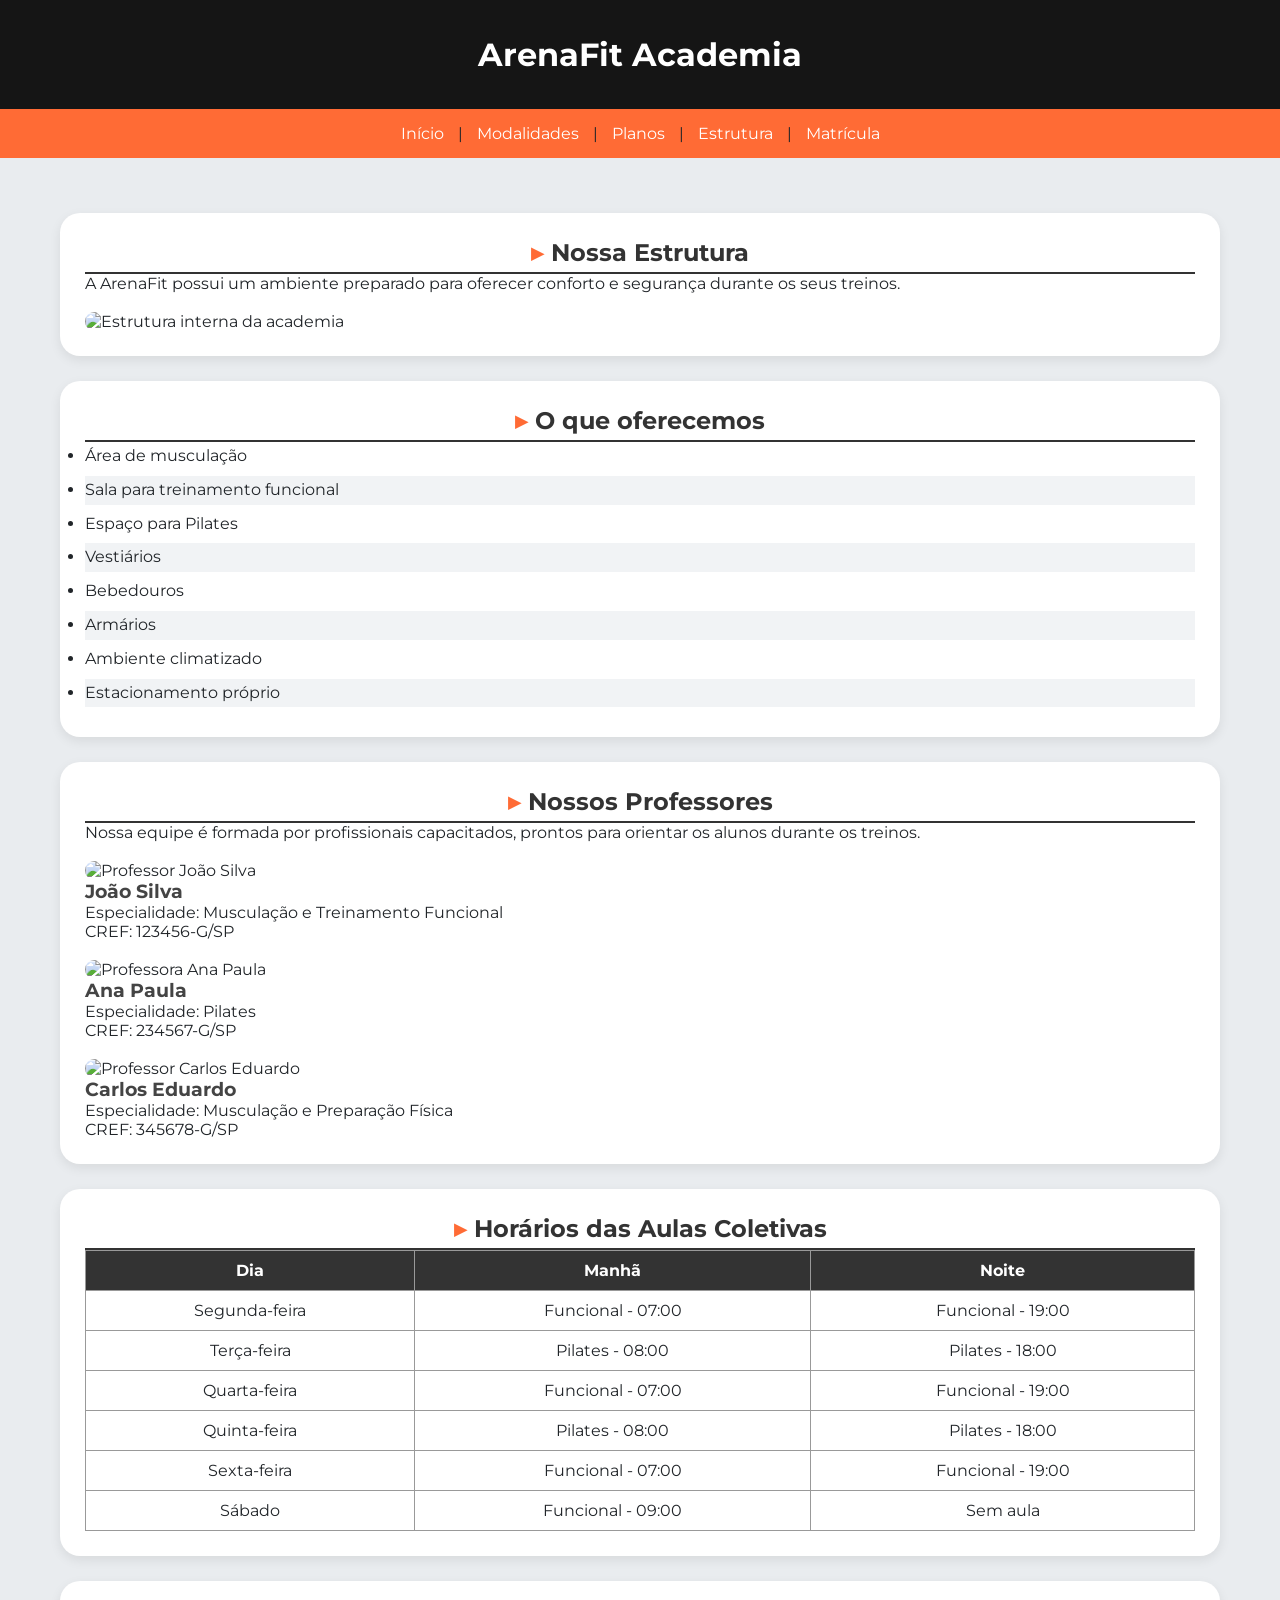
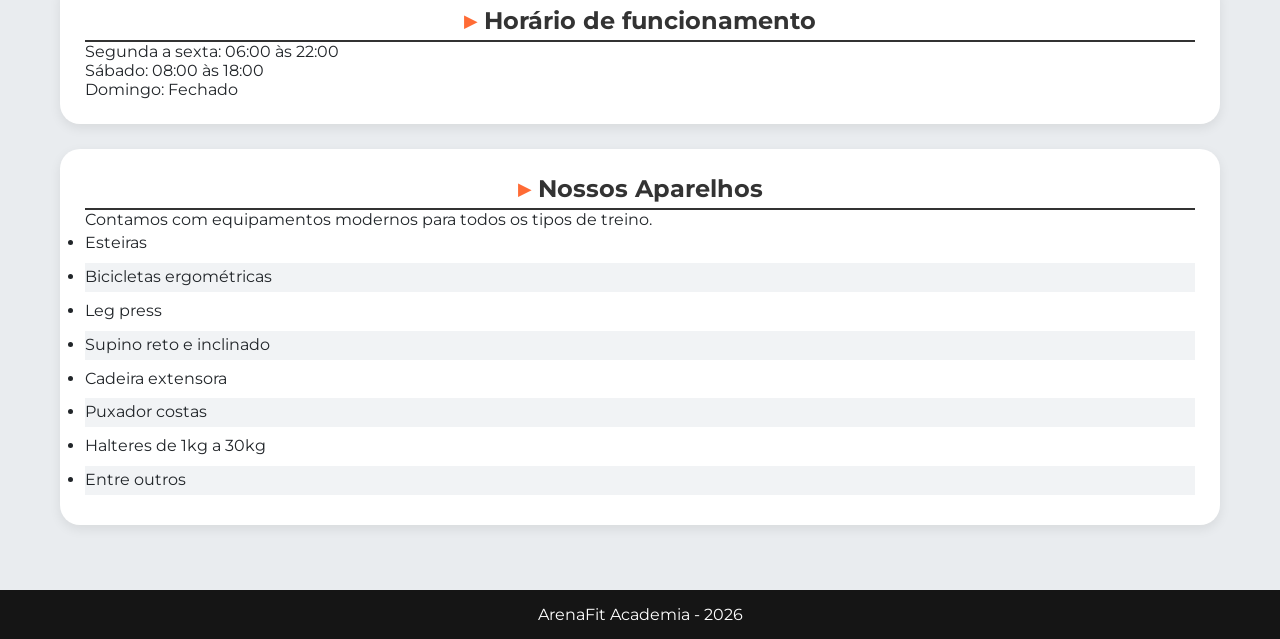
==== Html/estrutura.html @ 3793352e "Merge branch 'main' of https://github.com/viniciuscorreagoncalves-cyber/fitcode-academia" ====
<!doctype html>
<html lang="pt-br">
  <head>
    <meta charset="UTF-8" />
    <meta name="viewport" content="width=device-width, initial-scale=1.0" />
    <title>Estrutura - ArenaFit</title>
    <link rel="stylesheet" href="../Css/Style.css">
    <link rel="icon" type="image/png" href="fotos/icone.png">
  </head>

  <body>
    <header>
      <h1>ArenaFit Academia</h1>
    </header>

    <nav>
      <a href="index.html">Início</a> |
      <a href="modalidades.html">Modalidades</a> |
      <a href="planos.html">Planos</a> |
      <a href="estrutura.html">Estrutura</a> |
      <a href="matricula.html">Matrícula</a>
    </nav>

    <main>
      <section>
        <h2>Nossa Estrutura</h2>

        <p>
          A ArenaFit possui um ambiente preparado para oferecer conforto e
          segurança durante os seus treinos.
        </p>

        <br>

        <img
          src="fotos/interna.jpg"
          alt="Estrutura interna da academia"
          width="500"
        />
      </section>

      <section>
        <h2>O que oferecemos</h2>

        <ul>
          <li>Área de musculação</li>
          <li>Sala para treinamento funcional</li>
          <li>Espaço para Pilates</li>
          <li>Vestiários</li>
          <li>Bebedouros</li>
          <li>Armários</li>
          <li>Ambiente climatizado</li>
          <li>Estacionamento próprio</li>
        </ul>
      </section>

      <section>
        <h2>Nossos Professores</h2>

        <p>
          Nossa equipe é formada por profissionais capacitados, prontos para
          orientar os alunos durante os treinos.
        </p>

        <br>

        <article>
          <img
            src="fotos/professor1.jpg"
            alt="Professor João Silva"
            width="200"
          />

          <h3>João Silva</h3>
          <p>Especialidade: Musculação e Treinamento Funcional</p>
          <p>CREF: 123456-G/SP</p>
        </article>

        <br>

        <article>
          <img
            src="fotos/professor2.jpg"
            alt="Professora Ana Paula"
            width="200"
          />

          <h3>Ana Paula</h3>
          <p>Especialidade: Pilates</p>
          <p>CREF: 234567-G/SP</p>
        </article>

        <br>

        <article>
          <img
            src="fotos/professor3.jpg"
            alt="Professor Carlos Eduardo"
            width="200"
          />

          <h3>Carlos Eduardo</h3>
          <p>Especialidade: Musculação e Preparação Física</p>
          <p>CREF: 345678-G/SP</p>
        </article>
      </section>

      <section>
        <h2>Horários das Aulas Coletivas</h2>

        <table border="1">
          <tr>
            <th>Dia</th>
            <th>Manhã</th>
            <th>Noite</th>
          </tr>

          <tr>
            <td>Segunda-feira</td>
            <td>Funcional - 07:00</td>
            <td>Funcional - 19:00</td>
          </tr>

          <tr>
            <td>Terça-feira</td>
            <td>Pilates - 08:00</td>
            <td>Pilates - 18:00</td>
          </tr>

          <tr>
            <td>Quarta-feira</td>
            <td>Funcional - 07:00</td>
            <td>Funcional - 19:00</td>
          </tr>

          <tr>
            <td>Quinta-feira</td>
            <td>Pilates - 08:00</td>
            <td>Pilates - 18:00</td>
          </tr>

          <tr>
            <td>Sexta-feira</td>
            <td>Funcional - 07:00</td>
            <td>Funcional - 19:00</td>
          </tr>

          <tr>
            <td>Sábado</td>
            <td>Funcional - 09:00</td>
            <td>Sem aula</td>
          </tr>
        </table>
      </section>

      <section>
        <h2>Horário de funcionamento</h2>

        <p>Segunda a sexta: 06:00 às 22:00</p>
        <p>Sábado: 08:00 às 18:00</p>
        <p>Domingo: Fechado</p>
      </section>

      <section>
        <h2>Nossos Aparelhos</h2>

        <p>Contamos com equipamentos modernos para todos os tipos de treino.</p>

        <ul>
          <li>Esteiras</li>
          <li>Bicicletas ergométricas</li>
          <li>Leg press</li>
          <li>Supino reto e inclinado</li>
          <li>Cadeira extensora</li>
          <li>Puxador costas</li>
          <li>Halteres de 1kg a 30kg</li>
          <li>Entre outros</li>
        </ul>
      </section>
    </main>

    <footer>
      <p>ArenaFit Academia - 2026</p>
    </footer>
  </body>
</html>
---- Css/Style.css ----
/* Importa a fonte Montserrat do Google Fonts */
@import url("https://fonts.googleapis.com/css2?family=Montserrat:wght@400;500;600;700&display=swap");

/* RESET DA PÁGINA */
* {
    margin: 0;
    padding: 0;
    box-sizing: border-box;
}

/* CONFIGURAÇÃO DE CORES E FONTES (Variáveis) */
:root {
    --cor-primaria: #FF6B35;       /* Laranja moderno */
    --cor-secundaria: #00B4D8;     /* Azul/ciano */
    --cor-escura: #151515;         /* Preto grafite */
    --cor-fundo: #E9ECEF;          /* Cinza claro */
    --cor-texto: #212529;          /* Cinza escuro */
    --cor-branca: #FFFFFF;         /* Branco */
    --fonte-principal: "Montserrat", sans-serif;
    --cor-section: #FFFFFF;        /* Branco para os blocos */
}

/* CONFIGURAÇÕES DO CORPO DA PÁGINA */
body {
    font-family: var(--fonte-principal); /* Aplica a fonte Montserrat */
    margin: 0;                           /* Remove as bordas padrão da tela */
    background-color: var(--cor-fundo);  /* Cor de fundo cinza */
    color: var(--cor-texto);             /* Cor do texto do site */
}

/* CABEÇALHO (Topo do site) */
header {
    background-color: var(--cor-escura);
    color: var(--cor-branca);
    text-align: center;
    padding: 35px;
<<<<<<< HEAD
    top: 0;
    left: 0;
=======
>>>>>>> 0404851643b57cde874260e02430635e3cd24aa6
    width: 100%;
}

/* MENU DE NAVEGAÇÃO */
nav {
    background-color: var(--cor-primaria); /* Fundo laranja */
    text-align: center;                    /* Centraliza os links */
    padding: 15px;    /* Altura do menu */
}

/* LINKS DO MENU */
nav a {
    color: white;             /* Texto branco */
    text-decoration: none;    /* Remove o sublinhado dos links */
    margin: 10px;             /* Espaço entre um link e outro */
}
    /* EFEITO AO PASSAR O MOUSE */
  nav a:hover {
    color: var(--cor-secundaria);
}


/* CONTEÚDO PRINCIPAL (Caixa que segura o meio do site) */
main {
    width: 1200px;
    max-width: 100%;
    margin: 20px auto;
    padding: 35px 20px 20px;
}

/* SEÇÕES (Blocos de conteúdo) */
section {
    background-color: var(--cor-section);
    padding: 25px;
    margin-bottom: 25px;
    border-radius: 20px;
    box-shadow: 0 4px 12px rgba(0, 0, 0, 0.08);
    transition: transform 0.3s ease, box-shadow 0.3s ease;
}

section:hover {
    transform: translateY(-3px);
    box-shadow: 0 8px 18px rgba(0, 0, 0, 0.15);
}
/* RODAPÉ (Fim da página) */
footer {
    background-color: #151515;
    color: white;
    text-align: center;
    padding: 15px;
}

/* TEXTOS E TÍTULOS */
h1 {
    font-size: 32px; /* Tamanho do título principal */
}

h2 {
  color: #333;
  border-bottom: 2px solid #333;
  padding-bottom: 5px;
  text-align: center;
}

h2::before {
  content: "▸";
  color: var(--cor-primaria);
  margin-right: 8px;
}


h3 {
    color: #444; /* Cor do subtítulo */
}

/* IMAGENS */
img {
    max-width: 100%; /* Faz a imagem se ajustar ao tamanho da tela */
    height: auto;     /* Mantém a imagem na proporção correta */
    border-radius: 10px;   
}

/* Imagens que estão dentro de artigos */
article img {
    width: 200px;         /* Força a imagem a ter 200px de largura */
    border-radius: 10px;  /* Cantos levemente arredondados */
}

/* TABELAS */
table {
    width: 100%;             /* Tabela ocupa toda a largura disponível */
    border-collapse: collapse; /* Junta as bordas para virar uma linha única */
}

/* Células da tabela */
th, td {
    border: 1px solid #999; /* Linha cinza ao redor das células */
    padding: 10px;          /* Espaço interno para o texto respirar */
    text-align: center;     /* Centraliza o texto na tabela */
}

/* Títulos da tabela (Primeira linha) */
th {
    background-color: #333; /* Fundo escuro */
    color: white;           /* Texto branco */
}

/* LISTAS */
ul {
    line-height: 1.8; /* Aumenta o espaço entre as linhas da lista */
}

li {
    margin-bottom: 5px; /* Espaço entre um item e outro da lista */
}
   li:nth-child(even) {
    background-color: #F1F3F5;
}


/* ADAPTAÇÃO PARA CELULAR (Telas menores que 600px) */
@media (max-width: 600px) {
    header h1 {
        font-size: 24px; /* Diminui o título no celular */
    }

    nav a {
        display: block;  /* Coloca os links do menu um embaixo do outro */
        margin: 8px;
    }

    main {
        width: 95%;      /* Usa melhor o espaço lateral no celular */
    }

    table {
        font-size: 12px; /* Diminui a letra da tabela para caber na tela */
    }
} /* NOTA DE DESENVOLVIMENTO: Foi utilizada uma pequena assistência de IA para organizar a estrutura e padronizar o codigo em CSS. */
/* ESTILO DOS CAMPOS DO FORMULÁRIO */

input,
textarea,
select {
    width: 100%;
    padding: 10px;
    margin-top: 6px;
    margin-bottom: 12px;
    border: 1px solid #ccc;
    border-radius: 8px;
    font-family: var(--fonte-principal);
}

input:focus,
textarea:focus,
select:focus {
    outline: none;
    border-color: var(--cor-primaria);
}

button {
    background-color: var(--cor-primaria);
    color: var(--cor-branca);
    border: none;
    padding: 12px 25px;
    border-radius: 8px;
    cursor: pointer;
    font-family: var(--fonte-principal);
    font-weight: 600;
}

button:hover {
    background-color: var(--cor-secundaria);
}
/* AJUSTES PARA TELAS PEQUENAS */

@media (max-width: 600px) {
    main {
        padding: 100px 15px 15px;
    }

    section {
        padding: 18px;
    }

    input,
    textarea,
    select {
        font-size: 14px;
    }

    button {
        width: 100%;
    }
}
/* ===== ESTILIZAÇÃO DA PÁGINA DE MODALIDADES ===== */

.pagina-modalidades main {
    width: 90%;
    max-width: 1100px;
    display: grid;
    grid-template-columns: repeat(2, 1fr);
    gap: 25px;
}

.pagina-modalidades h2 {
    grid-column: 1 / -1;
    text-align: center;
}

.pagina-modalidades section {
    margin-bottom: 0;
    padding: 25px;
}
/* ===== MELHORIAS VISUAIS DOS CARDS ===== */

.pagina-modalidades section {
    box-shadow: 0 3px 10px rgba(0, 0, 0, 0.12);
    transition: transform 0.3s ease, box-shadow 0.3s ease;
}

.pagina-modalidades section h3 {
    text-align: center;
    color: var(--cor-primaria);
    font-size: 22px;
}

.pagina-modalidades section img {
    display: block;
    width: 350px;
    max-width: 100%;
    margin: 15px auto;
}

.pagina-modalidades section p {
    line-height: 1.6;
}
/* ===== RESPONSIVIDADE E EFEITOS ===== */

.pagina-modalidades section:hover {
    transform: translateY(-5px);
    box-shadow: 0 7px 18px rgba(0, 0, 0, 0.18);
}

.pagina-modalidades section img {
    transition: transform 0.3s ease;
}

.pagina-modalidades section:hover img {
    transform: scale(1.03);
}

@media (max-width: 700px) {

    .pagina-modalidades main {
        width: 92%;
        grid-template-columns: 1fr;
        gap: 20px;
    }

    .pagina-modalidades h2 {
        font-size: 26px;
    }

    .pagina-modalidades section {
        padding: 20px;
    }

    .pagina-modalidades section h3 {
        font-size: 20px;
    }
}
/* ===== DESTAQUE DAS INFORMAÇÕES DAS MODALIDADES ===== */

.pagina-modalidades section strong {
    color: var(--cor-primaria);
}

.pagina-modalidades section p {
    margin-bottom: 10px;
}
/* ===== DESTAQUE VISUAL DOS CARDS ===== */

.pagina-modalidades section {
    border-top: 4px solid var(--cor-primaria);
}

.secao-posicao {
    position: relative;
}

 .secao-posicao::after {
    content: "";
    position: absolute;
    top: 0;
    right: 20px;

    width: 40px;
    height: 4px;

    background-color: var(--cor-branca);
 }

 input[type="submit"],
 input[type="reset"]
  {
    background-color: var(--cor-section);
    color: var(--cor-texto);
    border: none;
    padding: 12px 25px;
    border-radius: 8px;
    cursor: pointer;
    font-family: var(--fonte-principal);
    font-weight: 600;
 }

 input[type="submit"]:hover,
 input[type="reset"]:hover {
    background-color: var(--cor-primaria);
 }
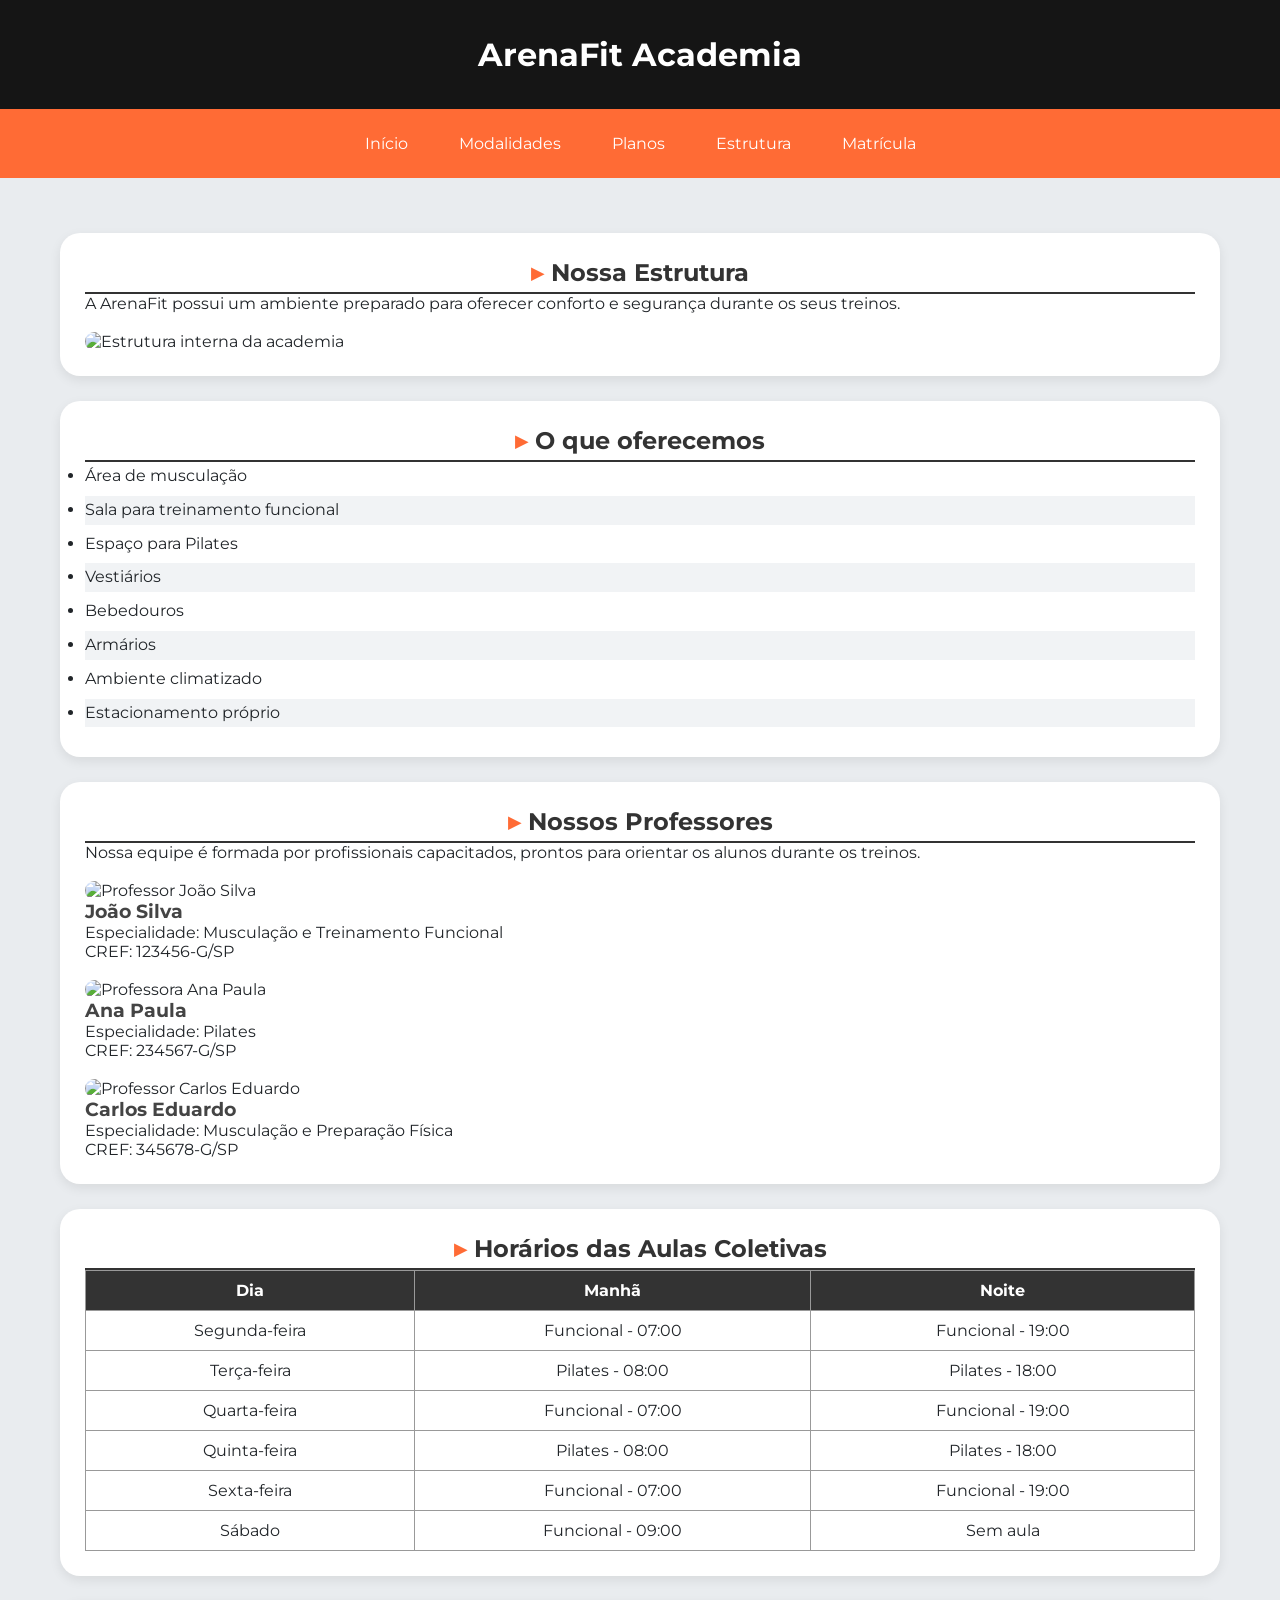
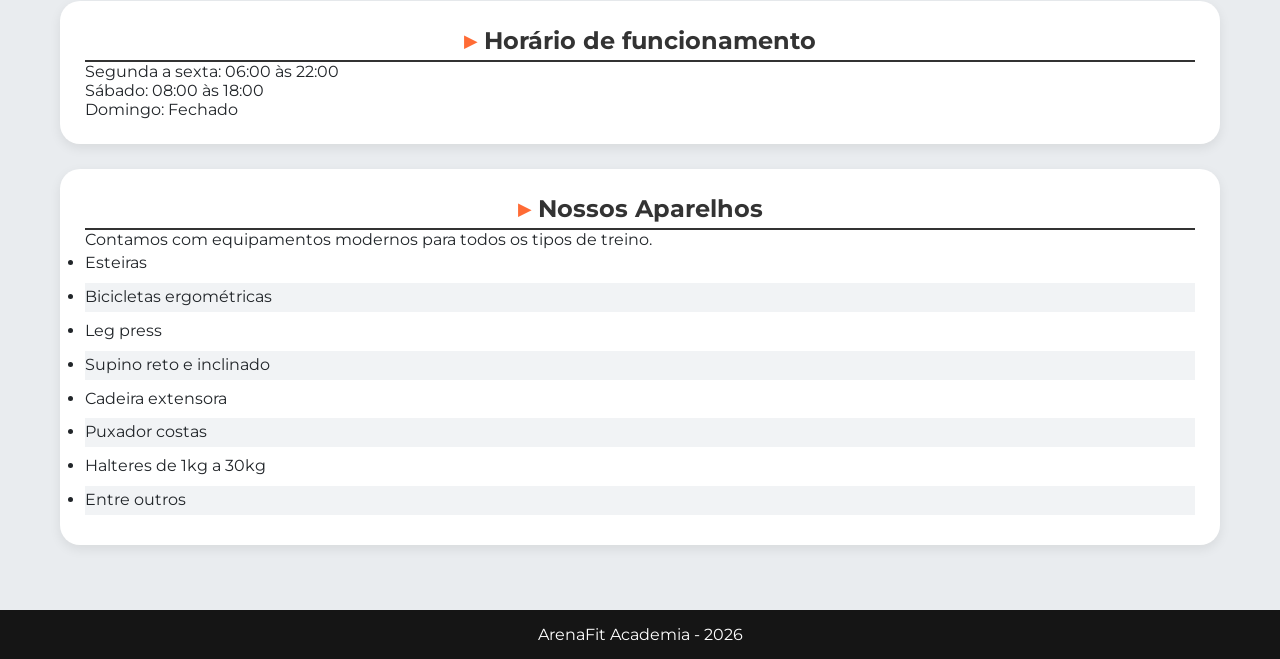
==== commit 528b009b: "Remove barras separadoras do menu de navegação" ====
--- a/Html/estrutura.html
+++ b/Html/estrutura.html
@@ -14,10 +14,10 @@
     </header>
 
     <nav>
-      <a href="index.html">Início</a> |
-      <a href="modalidades.html">Modalidades</a> |
-      <a href="planos.html">Planos</a> |
-      <a href="estrutura.html">Estrutura</a> |
+      <a href="index.html">Início</a> 
+      <a href="modalidades.html">Modalidades</a> 
+      <a href="planos.html">Planos</a> 
+      <a href="estrutura.html">Estrutura</a> 
       <a href="matricula.html">Matrícula</a>
     </nav>
 
--- a/Css/Style.css
+++ b/Css/Style.css
@@ -34,32 +34,36 @@
     color: var(--cor-branca);
     text-align: center;
     padding: 35px;
-<<<<<<< HEAD
     top: 0;
     left: 0;
-=======
->>>>>>> 0404851643b57cde874260e02430635e3cd24aa6
     width: 100%;
 }
 
 /* MENU DE NAVEGAÇÃO */
 nav {
-    background-color: var(--cor-primaria); /* Fundo laranja */
-    text-align: center;                    /* Centraliza os links */
-    padding: 15px;    /* Altura do menu */
+    background-color: var(--cor-primaria);
+    display: flex;
+    justify-content: center;
+    align-items: center;
+    gap: 15px;
+    padding: 15px;
+    flex-wrap: wrap;
 }
 
 /* LINKS DO MENU */
 nav a {
-    color: white;             /* Texto branco */
-    text-decoration: none;    /* Remove o sublinhado dos links */
-    margin: 10px;             /* Espaço entre um link e outro */
-}
-    /* EFEITO AO PASSAR O MOUSE */
-  nav a:hover {
-    color: var(--cor-secundaria);
-}
-
+    color: var(--cor-branca);
+    text-decoration: none;
+    padding: 10px 18px;
+    border-radius: 50px;
+    transition: 0.3s;
+}
+/* EFEITO QUANDO PASSA MOUSE POR CIMA */
+nav a:hover {
+    background-color: white;
+    color: var(--cor-escura);
+    transform: scale(1.05);
+}
 
 /* CONTEÚDO PRINCIPAL (Caixa que segura o meio do site) */
 main {
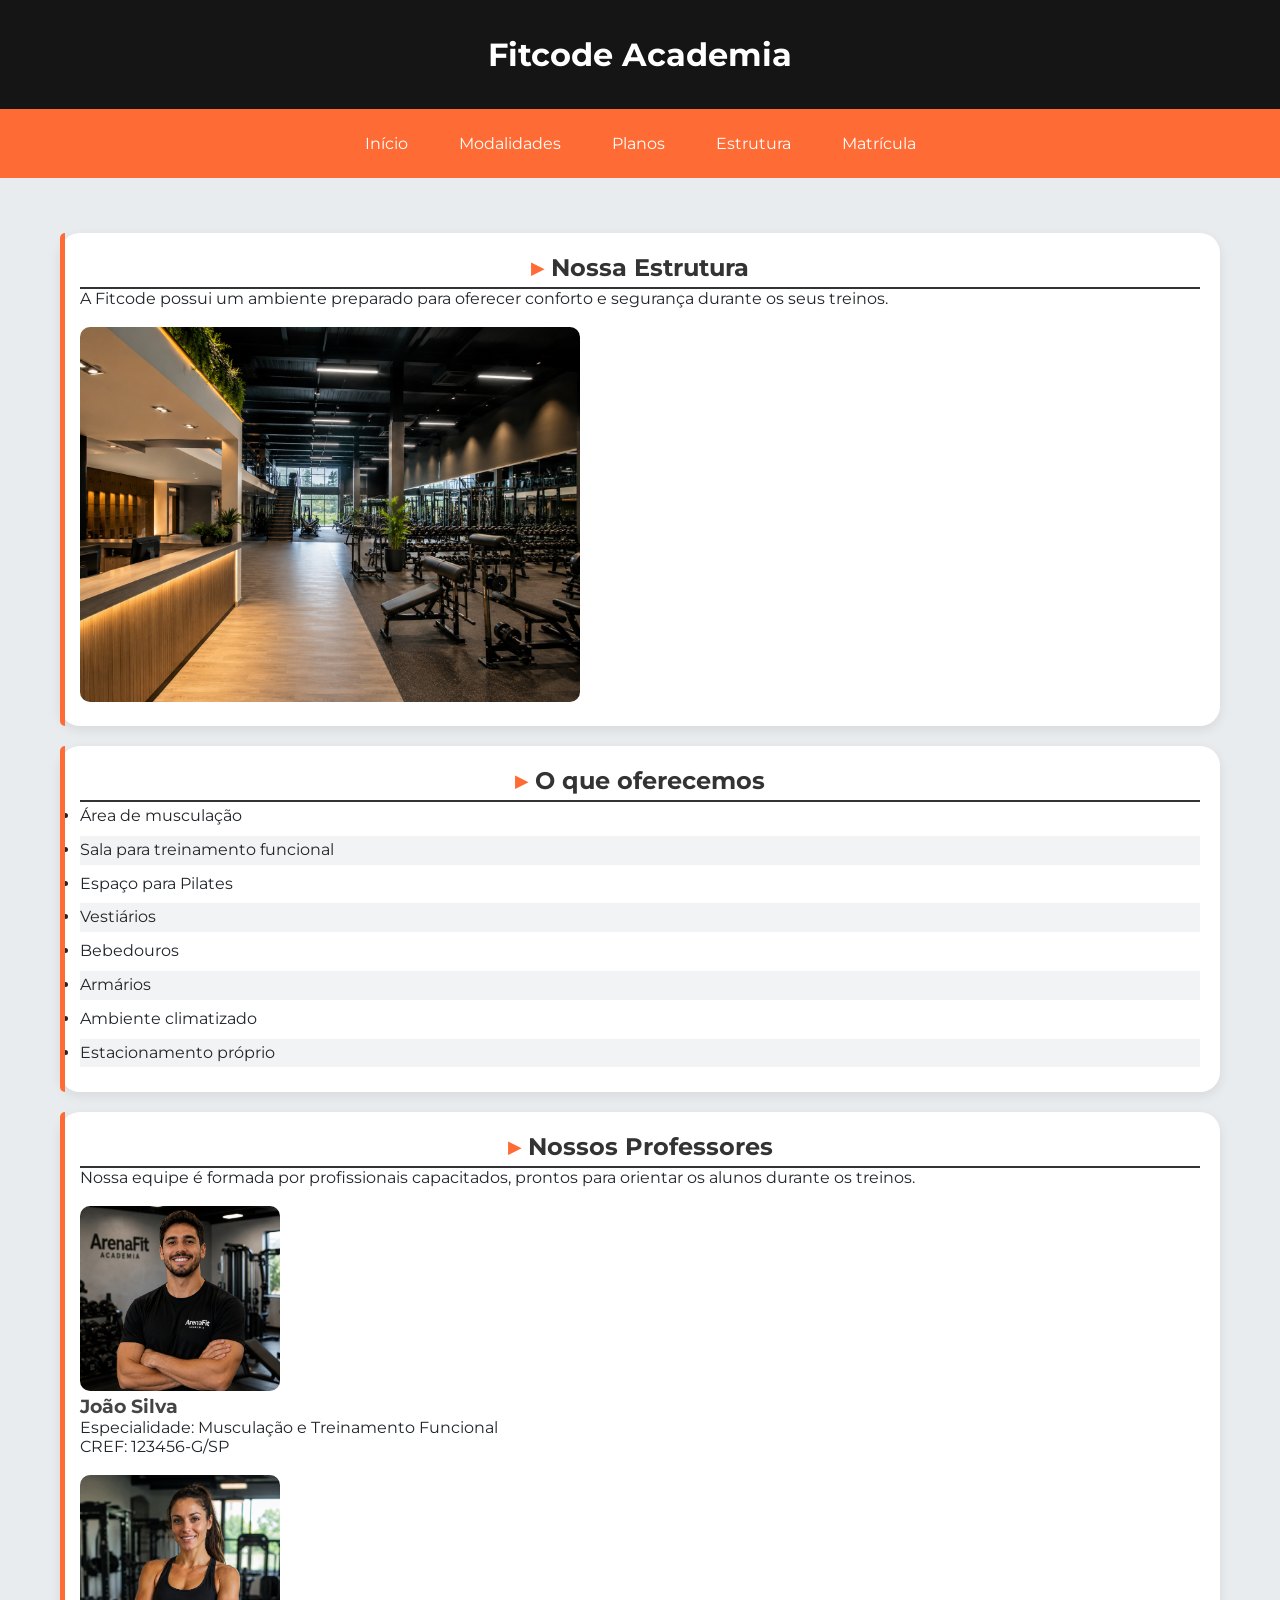
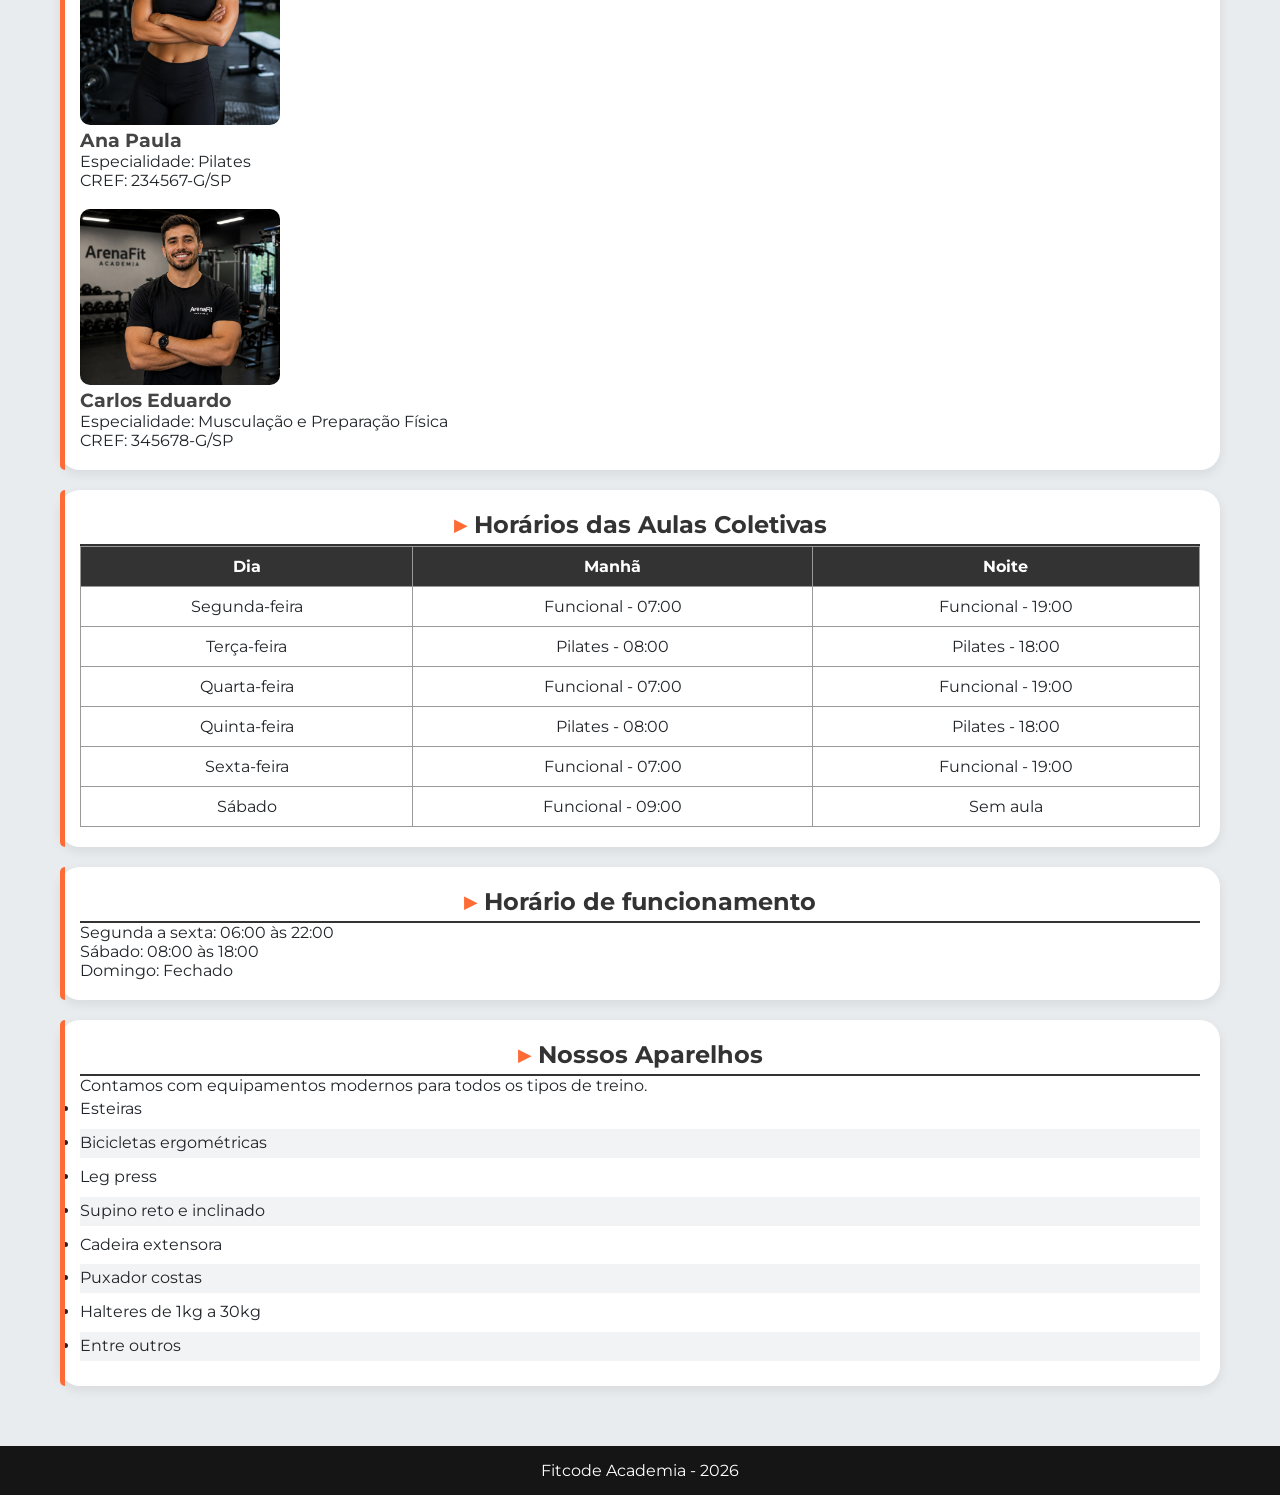
==== commit c981a082: "Corrige caminhos das fotos, renomeia para Fitcode e atualiza README" ====
--- a/Html/estrutura.html
+++ b/Html/estrutura.html
@@ -3,14 +3,14 @@
   <head>
     <meta charset="UTF-8" />
     <meta name="viewport" content="width=device-width, initial-scale=1.0" />
-    <title>Estrutura - ArenaFit</title>
+    <title>Estrutura - Fitcode</title>
     <link rel="stylesheet" href="../Css/Style.css">
-    <link rel="icon" type="image/png" href="fotos/icone.png">
+    <link rel="icon" type="image/png" href="../fotos/icone.png">
   </head>
 
   <body>
     <header>
-      <h1>ArenaFit Academia</h1>
+      <h1>Fitcode Academia</h1>
     </header>
 
     <nav>
@@ -26,14 +26,14 @@
         <h2>Nossa Estrutura</h2>
 
         <p>
-          A ArenaFit possui um ambiente preparado para oferecer conforto e
+          A Fitcode possui um ambiente preparado para oferecer conforto e
           segurança durante os seus treinos.
         </p>
 
         <br>
 
         <img
-          src="fotos/interna.jpg"
+          src="../fotos/interna.jpg"
           alt="Estrutura interna da academia"
           width="500"
         />
@@ -66,7 +66,7 @@
 
         <article>
           <img
-            src="fotos/professor1.jpg"
+            src="../fotos/professor1.jpg"
             alt="Professor João Silva"
             width="200"
           />
@@ -80,7 +80,7 @@
 
         <article>
           <img
-            src="fotos/professor2.jpg"
+            src="../fotos/professor2.jpg"
             alt="Professora Ana Paula"
             width="200"
           />
@@ -94,7 +94,7 @@
 
         <article>
           <img
-            src="fotos/professor3.jpg"
+            src="../fotos/professor3.jpg"
             alt="Professor Carlos Eduardo"
             width="200"
           />
@@ -180,7 +180,7 @@
     </main>
 
     <footer>
-      <p>ArenaFit Academia - 2026</p>
+      <p>Fitcode Academia - 2026</p>
     </footer>
   </body>
 </html>
--- a/Css/Style.css
+++ b/Css/Style.css
@@ -1,45 +1,42 @@
-/* Importa a fonte Montserrat do Google Fonts */
+/* Fonte e variáveis */
 @import url("https://fonts.googleapis.com/css2?family=Montserrat:wght@400;500;600;700&display=swap");
 
-/* RESET DA PÁGINA */
+:root {
+    --cor-primaria: #FF6B35;
+    --cor-secundaria: #00B4D8;
+    --cor-escura: #151515;
+    --cor-fundo: #E9ECEF;
+    --cor-texto: #212529;
+    --cor-branca: #FFFFFF;
+    --cor-section: #FFFFFF;
+    --fonte-principal: "Montserrat", sans-serif;
+}
+
+/* Reset e estilos globais */
 * {
     margin: 0;
     padding: 0;
     box-sizing: border-box;
 }
 
-/* CONFIGURAÇÃO DE CORES E FONTES (Variáveis) */
-:root {
-    --cor-primaria: #FF6B35;       /* Laranja moderno */
-    --cor-secundaria: #00B4D8;     /* Azul/ciano */
-    --cor-escura: #151515;         /* Preto grafite */
-    --cor-fundo: #E9ECEF;          /* Cinza claro */
-    --cor-texto: #212529;          /* Cinza escuro */
-    --cor-branca: #FFFFFF;         /* Branco */
-    --fonte-principal: "Montserrat", sans-serif;
-    --cor-section: #FFFFFF;        /* Branco para os blocos */
-}
-
-/* CONFIGURAÇÕES DO CORPO DA PÁGINA */
 body {
-    font-family: var(--fonte-principal); /* Aplica a fonte Montserrat */
-    margin: 0;                           /* Remove as bordas padrão da tela */
-    background-color: var(--cor-fundo);  /* Cor de fundo cinza */
-    color: var(--cor-texto);             /* Cor do texto do site */
-}
-
-/* CABEÇALHO (Topo do site) */
+    font-family: var(--fonte-principal);
+    background-color: var(--cor-fundo);
+    color: var(--cor-texto);
+}
+
 header {
     background-color: var(--cor-escura);
     color: var(--cor-branca);
-    text-align: center;
     padding: 35px;
-    top: 0;
-    left: 0;
+    display: flex;
+    flex-direction: column;
+    align-items: center;
+    text-align: center;
+    gap: 4px;
     width: 100%;
 }
 
-/* MENU DE NAVEGAÇÃO */
 nav {
     background-color: var(--cor-primaria);
     display: flex;
@@ -48,24 +45,33 @@
     gap: 15px;
     padding: 15px;
     flex-wrap: wrap;
-}
-
-/* LINKS DO MENU */
+    position: sticky;
+    top: 0;
+    z-index: 1000;
+}
+
+nav ul {
+    list-style: none;
+    display: flex;
+    flex-direction: column;
+}
+
 nav a {
+    display: block;
     color: var(--cor-branca);
     text-decoration: none;
+    text-align: center;
     padding: 10px 18px;
     border-radius: 50px;
     transition: 0.3s;
 }
-/* EFEITO QUANDO PASSA MOUSE POR CIMA */
+
 nav a:hover {
-    background-color: white;
+    background-color: var(--cor-branca);
     color: var(--cor-escura);
     transform: scale(1.05);
 }
 
-/* CONTEÚDO PRINCIPAL (Caixa que segura o meio do site) */
 main {
     width: 1200px;
     max-width: 100%;
@@ -73,120 +79,108 @@
     padding: 35px 20px 20px;
 }
 
-/* SEÇÕES (Blocos de conteúdo) */
 section {
     background-color: var(--cor-section);
-    padding: 25px;
-    margin-bottom: 25px;
+    padding: 20px;
+    margin-bottom: 20px;
     border-radius: 20px;
     box-shadow: 0 4px 12px rgba(0, 0, 0, 0.08);
     transition: transform 0.3s ease, box-shadow 0.3s ease;
+    position: relative;
 }
 
 section:hover {
     transform: translateY(-3px);
     box-shadow: 0 8px 18px rgba(0, 0, 0, 0.15);
 }
-/* RODAPÉ (Fim da página) */
+
+section::after {
+    content: "";
+    position: absolute;
+    top: 0;
+    left: 0;
+    width: 5px;
+    height: 100%;
+    background-color: var(--cor-primaria);
+    border-radius: 20px 0 0 20px;
+}
+
 footer {
-    background-color: #151515;
-    color: white;
+    background-color: var(--cor-escura);
+    color: var(--cor-branca);
     text-align: center;
     padding: 15px;
 }
 
-/* TEXTOS E TÍTULOS */
-h1 {
-    font-size: 32px; /* Tamanho do título principal */
-}
+/* Tipografia */
+h1 { font-size: 32px; }
 
 h2 {
-  color: #333;
-  border-bottom: 2px solid #333;
-  padding-bottom: 5px;
-  text-align: center;
+    color: #333;
+    border-bottom: 2px solid #333;
+    padding-bottom: 5px;
+    text-align: center;
 }
 
 h2::before {
-  content: "▸";
-  color: var(--cor-primaria);
-  margin-right: 8px;
-}
-
-
-h3 {
-    color: #444; /* Cor do subtítulo */
-}
-
-/* IMAGENS */
+    content: "▸";
+    color: var(--cor-primaria);
+    margin-right: 8px;
+}
+
+h3 { color: #444; }
+
+/* Imagens, listas e tabelas */
 img {
-    max-width: 100%; /* Faz a imagem se ajustar ao tamanho da tela */
-    height: auto;     /* Mantém a imagem na proporção correta */
-    border-radius: 10px;   
-}
-
-/* Imagens que estão dentro de artigos */
+    max-width: 100%;
+    height: auto;
+    border-radius: 10px;
+}
+
+.Interna {
+    width: 600px;
+    height: auto;
+    border-radius: 15px;
+}
+
 article img {
-    width: 200px;         /* Força a imagem a ter 200px de largura */
-    border-radius: 10px;  /* Cantos levemente arredondados */
-}
-
-/* TABELAS */
+    width: 200px;
+    border-radius: 10px;
+}
+
+ul { line-height: 1.8; }
+li { margin-bottom: 5px; }
+li:nth-child(even) { background-color: #F1F3F5; }
+
 table {
-    width: 100%;             /* Tabela ocupa toda a largura disponível */
-    border-collapse: collapse; /* Junta as bordas para virar uma linha única */
-}
-
-/* Células da tabela */
+    width: 100%;
+    border-collapse: collapse;
+}
+
 th, td {
-    border: 1px solid #999; /* Linha cinza ao redor das células */
-    padding: 10px;          /* Espaço interno para o texto respirar */
-    text-align: center;     /* Centraliza o texto na tabela */
-}
-
-/* Títulos da tabela (Primeira linha) */
+    border: 1px solid #999;
+    padding: 10px;
+    text-align: center;
+}
+
 th {
-    background-color: #333; /* Fundo escuro */
-    color: white;           /* Texto branco */
-}
-
-/* LISTAS */
-ul {
-    line-height: 1.8; /* Aumenta o espaço entre as linhas da lista */
-}
-
-li {
-    margin-bottom: 5px; /* Espaço entre um item e outro da lista */
-}
-   li:nth-child(even) {
+    background-color: #333;
+    color: var(--cor-branca);
+}
+
+/* Cards */
+.card {
+    display: flex;
+    flex-direction: column;
+    align-items: center;
+    text-align: center;
+    padding: 16px;
     background-color: #F1F3F5;
-}
-
-
-/* ADAPTAÇÃO PARA CELULAR (Telas menores que 600px) */
-@media (max-width: 600px) {
-    header h1 {
-        font-size: 24px; /* Diminui o título no celular */
-    }
-
-    nav a {
-        display: block;  /* Coloca os links do menu um embaixo do outro */
-        margin: 8px;
-    }
-
-    main {
-        width: 95%;      /* Usa melhor o espaço lateral no celular */
-    }
-
-    table {
-        font-size: 12px; /* Diminui a letra da tabela para caber na tela */
-    }
-} /* NOTA DE DESENVOLVIMENTO: Foi utilizada uma pequena assistência de IA para organizar a estrutura e padronizar o codigo em CSS. */
-/* ESTILO DOS CAMPOS DO FORMULÁRIO */
-
-input,
-textarea,
-select {
+    border-radius: 16px;
+}
+
+/* Campos e botões */
+input, textarea, select {
     width: 100%;
     padding: 10px;
     margin-top: 6px;
@@ -196,9 +190,7 @@
     font-family: var(--fonte-principal);
 }
 
-input:focus,
-textarea:focus,
-select:focus {
+input:focus, textarea:focus, select:focus {
     outline: none;
     border-color: var(--cor-primaria);
 }
@@ -214,141 +206,9 @@
     font-weight: 600;
 }
 
-button:hover {
-    background-color: var(--cor-secundaria);
-}
-/* AJUSTES PARA TELAS PEQUENAS */
-
-@media (max-width: 600px) {
-    main {
-        padding: 100px 15px 15px;
-    }
-
-    section {
-        padding: 18px;
-    }
-
-    input,
-    textarea,
-    select {
-        font-size: 14px;
-    }
-
-    button {
-        width: 100%;
-    }
-}
-/* ===== ESTILIZAÇÃO DA PÁGINA DE MODALIDADES ===== */
-
-.pagina-modalidades main {
-    width: 90%;
-    max-width: 1100px;
-    display: grid;
-    grid-template-columns: repeat(2, 1fr);
-    gap: 25px;
-}
-
-.pagina-modalidades h2 {
-    grid-column: 1 / -1;
-    text-align: center;
-}
-
-.pagina-modalidades section {
-    margin-bottom: 0;
-    padding: 25px;
-}
-/* ===== MELHORIAS VISUAIS DOS CARDS ===== */
-
-.pagina-modalidades section {
-    box-shadow: 0 3px 10px rgba(0, 0, 0, 0.12);
-    transition: transform 0.3s ease, box-shadow 0.3s ease;
-}
-
-.pagina-modalidades section h3 {
-    text-align: center;
-    color: var(--cor-primaria);
-    font-size: 22px;
-}
-
-.pagina-modalidades section img {
-    display: block;
-    width: 350px;
-    max-width: 100%;
-    margin: 15px auto;
-}
-
-.pagina-modalidades section p {
-    line-height: 1.6;
-}
-/* ===== RESPONSIVIDADE E EFEITOS ===== */
-
-.pagina-modalidades section:hover {
-    transform: translateY(-5px);
-    box-shadow: 0 7px 18px rgba(0, 0, 0, 0.18);
-}
-
-.pagina-modalidades section img {
-    transition: transform 0.3s ease;
-}
-
-.pagina-modalidades section:hover img {
-    transform: scale(1.03);
-}
-
-@media (max-width: 700px) {
-
-    .pagina-modalidades main {
-        width: 92%;
-        grid-template-columns: 1fr;
-        gap: 20px;
-    }
-
-    .pagina-modalidades h2 {
-        font-size: 26px;
-    }
-
-    .pagina-modalidades section {
-        padding: 20px;
-    }
-
-    .pagina-modalidades section h3 {
-        font-size: 20px;
-    }
-}
-/* ===== DESTAQUE DAS INFORMAÇÕES DAS MODALIDADES ===== */
-
-.pagina-modalidades section strong {
-    color: var(--cor-primaria);
-}
-
-.pagina-modalidades section p {
-    margin-bottom: 10px;
-}
-/* ===== DESTAQUE VISUAL DOS CARDS ===== */
-
-.pagina-modalidades section {
-    border-top: 4px solid var(--cor-primaria);
-}
-
-.secao-posicao {
-    position: relative;
-}
-
- .secao-posicao::after {
-    content: "";
-    position: absolute;
-    top: 0;
-    right: 20px;
-
-    width: 40px;
-    height: 4px;
-
-    background-color: var(--cor-branca);
- }
-
- input[type="submit"],
- input[type="reset"]
-  {
+button:hover { background-color: var(--cor-secundaria); }
+
+input[type="submit"], input[type="reset"] {
     background-color: var(--cor-section);
     color: var(--cor-texto);
     border: none;
@@ -357,9 +217,193 @@
     cursor: pointer;
     font-family: var(--fonte-principal);
     font-weight: 600;
- }
-
- input[type="submit"]:hover,
- input[type="reset"]:hover {
+}
+
+input[type="submit"]:hover, input[type="reset"]:hover {
     background-color: var(--cor-primaria);
- }+}
+
+/* Página de modalidades */
+.pagina-modalidades main {
+    width: 90%;
+    max-width: 1100px;
+    display: grid;
+    grid-template-columns: repeat(2, 1fr);
+    gap: 25px;
+}
+
+.pagina-modalidades h2 {
+    grid-column: 1 / -1;
+    text-align: center;
+}
+
+.pagina-modalidades section {
+    margin-bottom: 0;
+    padding: 25px;
+    border-top: 4px solid var(--cor-primaria);
+    box-shadow: 0 3px 10px rgba(0, 0, 0, 0.12);
+    transition: transform 0.3s ease, box-shadow 0.3s ease;
+}
+
+.pagina-modalidades section h3 {
+    text-align: center;
+    color: var(--cor-primaria);
+    font-size: 22px;
+}
+
+.pagina-modalidades section img {
+    display: block;
+    width: 350px;
+    max-width: 100%;
+    margin: 15px auto;
+    transition: transform 0.3s ease;
+}
+
+.pagina-modalidades section p {
+    line-height: 1.6;
+    margin-bottom: 10px;
+}
+
+.pagina-modalidades section strong { color: var(--cor-primaria); }
+
+.pagina-modalidades section:hover {
+    transform: translateY(-5px);
+    box-shadow: 0 7px 18px rgba(0, 0, 0, 0.18);
+}
+
+.pagina-modalidades section:hover img { transform: scale(1.03); }
+
+/* Elementos de posição */
+.secao-posicao { position: relative; }
+
+.secao-posicao::after {
+    content: "";
+    position: absolute;
+    top: 0;
+    right: 20px;
+    width: 40px;
+    height: 4px;
+    background-color: var(--cor-branca);
+}
+
+/* Formulário de matrícula */
+body:has(main > form) main > form {
+    width: 100%;
+    max-width: 850px;
+    margin: 25px auto;
+}
+
+body:has(main > form) form fieldset {
+    min-width: 0;
+    padding: 20px;
+    margin-bottom: 16px;
+    border: 1px solid #ccc;
+    border-radius: 10px;
+    transition: border-color 0.3s ease;
+}
+
+body:has(main > form) form fieldset:hover {
+    border-color: var(--cor-secundaria);
+}
+
+body:has(main > form) form legend {
+    padding: 0 8px;
+    font-weight: 700;
+    color: var(--cor-primaria);
+}
+
+body:has(main > form) form label { font-weight: 500; }
+
+body:has(main > form) form input[type="radio"] {
+    width: auto;
+    margin: 8px 5px 8px 0;
+}
+
+body:has(main > form) form input[type="submit"],
+body:has(main > form) form input[type="reset"] {
+    width: auto;
+    margin: 5px 5px 12px 0;
+    transition: background-color 0.3s ease, color 0.3s ease, transform 0.2s ease;
+}
+
+body:has(main > form) form input:not([type="radio"]):not([type="submit"]):not([type="reset"]),
+body:has(main > form) form select,
+body:has(main > form) form textarea {
+    transition: border-color 0.3s ease, box-shadow 0.3s ease;
+}
+
+body:has(main > form) form input:not([type="radio"]):not([type="submit"]):not([type="reset"]):focus,
+body:has(main > form) form select:focus,
+body:has(main > form) form textarea:focus {
+    outline: 2px solid var(--cor-secundaria);
+    outline-offset: 1px;
+    border-color: var(--cor-primaria);
+    box-shadow: 0 0 6px rgba(0, 180, 216, 0.25);
+}
+
+body:has(main > form) form input[type="submit"]:hover,
+body:has(main > form) form input[type="reset"]:hover {
+    background-color: var(--cor-primaria);
+    color: var(--cor-branca);
+    transform: translateY(-2px);
+}
+
+body:has(main > form) form input[type="submit"]:active,
+body:has(main > form) form input[type="reset"]:active {
+    transform: scale(0.98);
+}
+
+/* Responsividade */
+@media (min-width: 768px) {
+    nav ul {
+        flex-direction: row;
+        justify-content: center;
+    }
+}
+
+@media (max-width: 768px) {
+    body:has(main > form) main {
+        width: 100%;
+        padding: 25px 15px;
+    }
+
+    body:has(main > form) form fieldset { padding: 15px; }
+
+    body:has(main > form) form input[type="submit"],
+    body:has(main > form) form input[type="reset"] { max-width: 100%; }
+}
+
+@media (max-width: 700px) {
+    .pagina-modalidades main {
+        width: 92%;
+        grid-template-columns: 1fr;
+        gap: 20px;
+    }
+
+    .pagina-modalidades h2 { font-size: 26px; }
+    .pagina-modalidades section { padding: 20px; }
+    .pagina-modalidades section h3 { font-size: 20px; }
+}
+
+@media (max-width: 600px) {
+    header h1 { font-size: 24px; }
+    nav a { display: block; margin: 8px; }
+    main { width: 95%; padding: 100px 15px 15px; }
+    table { font-size: 12px; }
+    section { padding: 18px; }
+    input, textarea, select { font-size: 14px; }
+    button { width: 100%; }
+}
+
+@media (max-width: 480px) {
+    body:has(main > form) form fieldset { padding: 12px; }
+
+    body:has(main > form) form input:not([type="radio"]):not([type="submit"]):not([type="reset"]),
+    body:has(main > form) form select,
+    body:has(main > form) form textarea {
+        max-width: 100%;
+        font-size: 16px;
+    }
+
+    body:has(main > form) form textarea { resize: vertical; }
+}
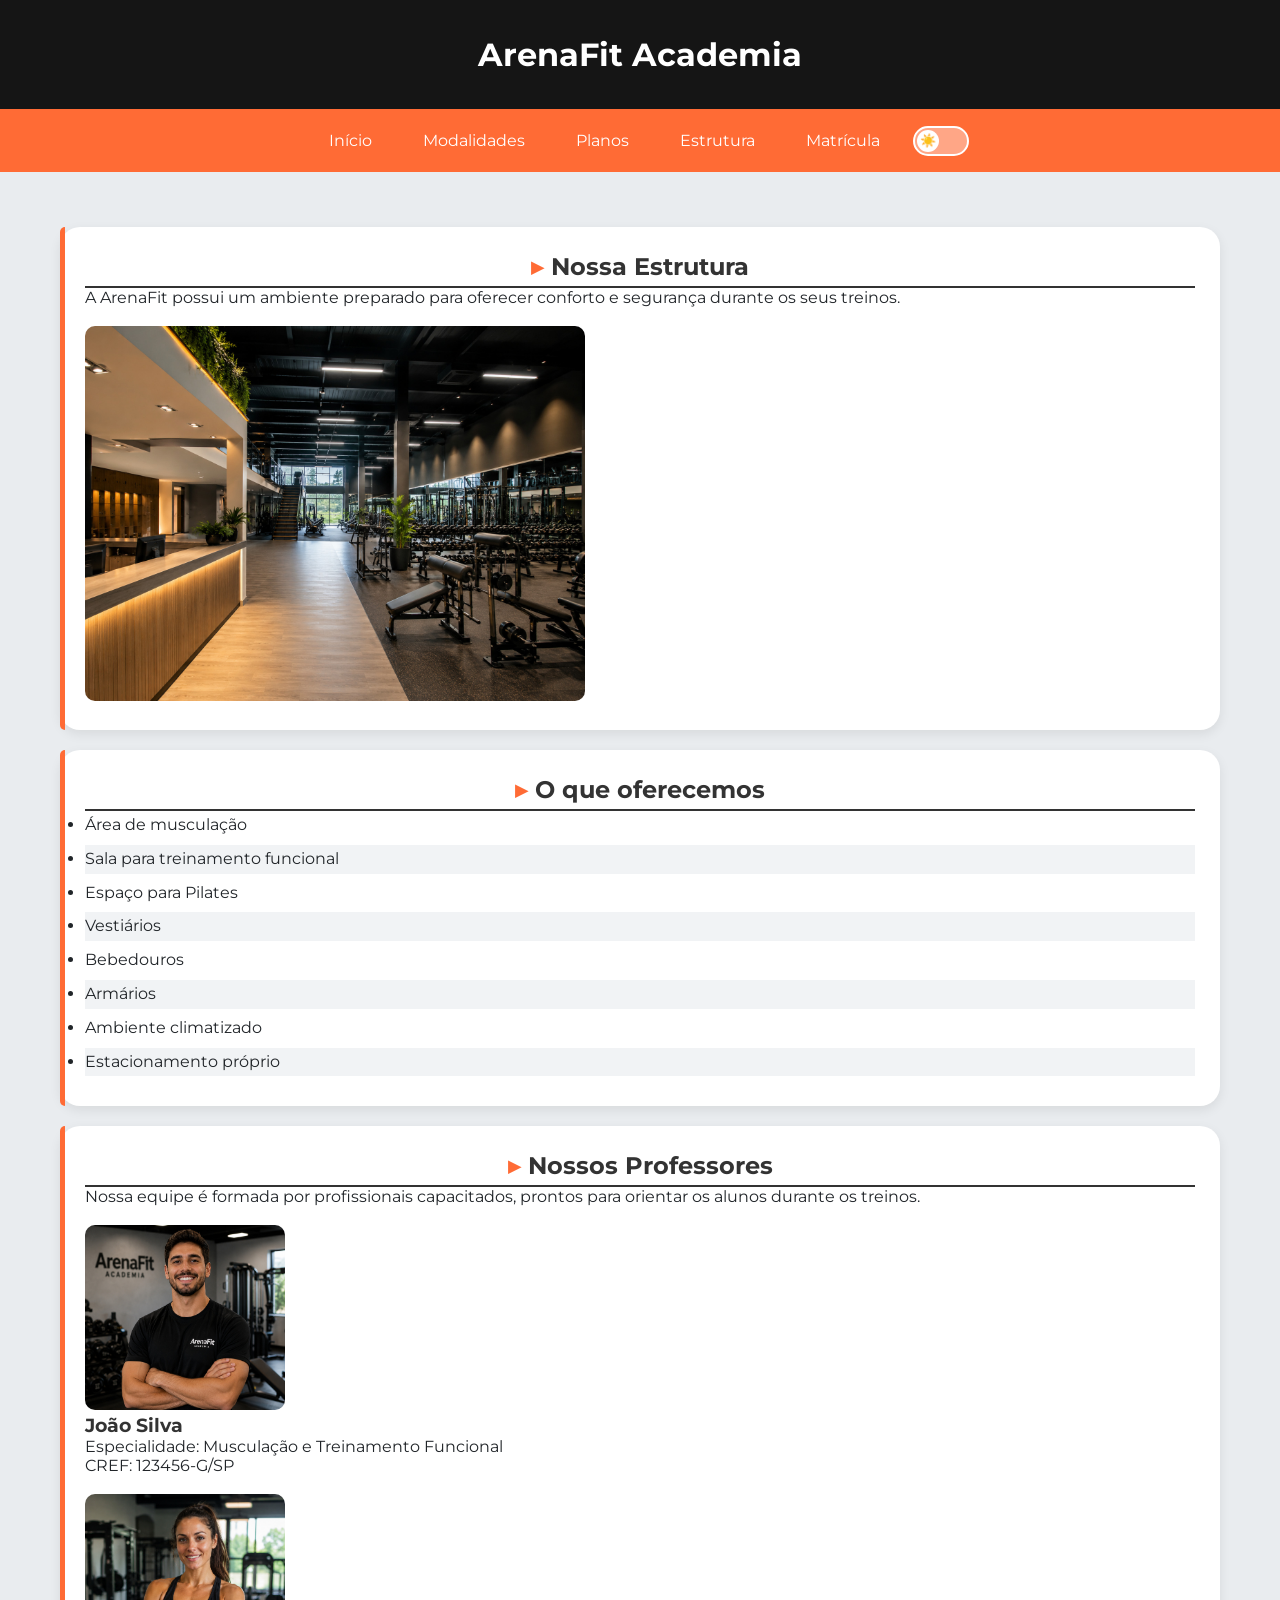
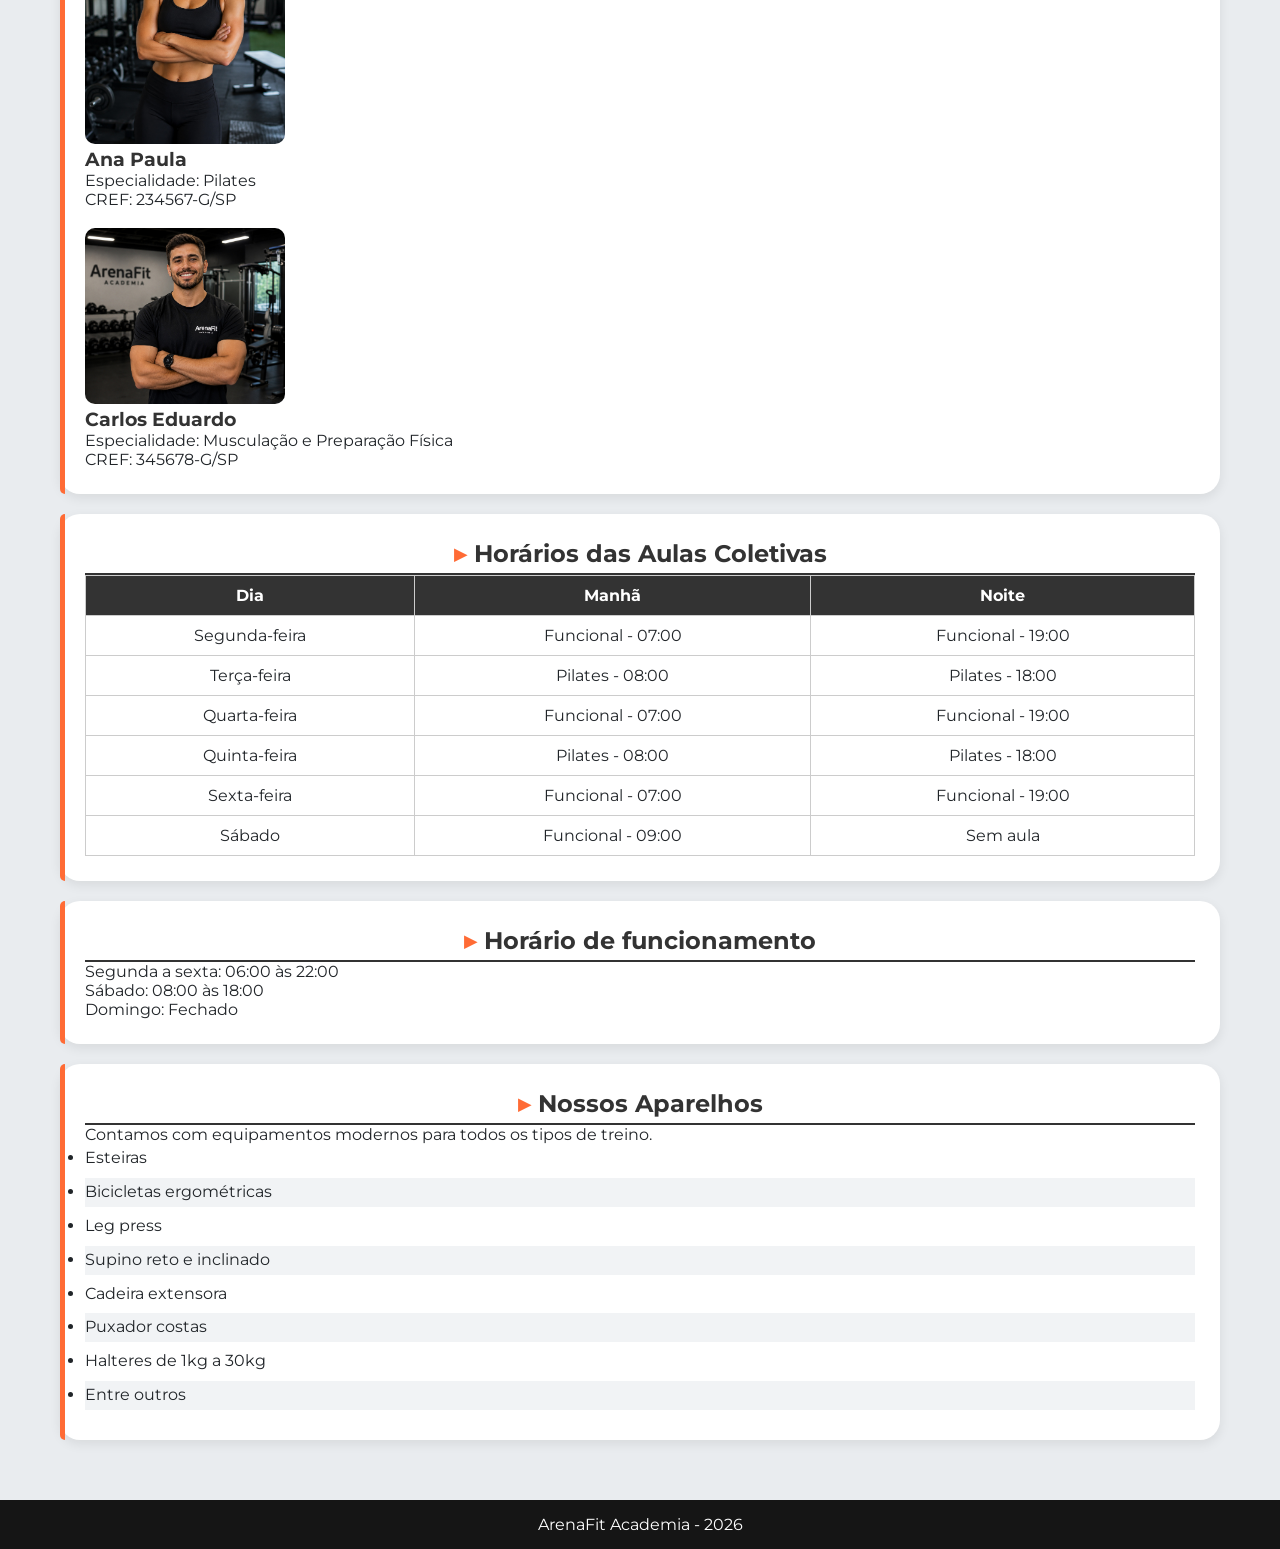
==== commit 444fea46: "Resolve conflitos do index e finaliza Sprints 3 e 4 (ArenaFit)" ====
--- a/Html/estrutura.html
+++ b/Html/estrutura.html
@@ -3,22 +3,25 @@
   <head>
     <meta charset="UTF-8" />
     <meta name="viewport" content="width=device-width, initial-scale=1.0" />
-    <title>Estrutura - Fitcode</title>
+    <title>Estrutura - ArenaFit</title>
     <link rel="stylesheet" href="../Css/Style.css">
     <link rel="icon" type="image/png" href="../fotos/icone.png">
+    <script src="../JavaScript_Completo/interface.js" defer></script>
   </head>
 
   <body>
     <header>
-      <h1>Fitcode Academia</h1>
+      <h1>ArenaFit Academia</h1>
     </header>
 
     <nav>
-      <a href="index.html">Início</a> 
-      <a href="modalidades.html">Modalidades</a> 
-      <a href="planos.html">Planos</a> 
-      <a href="estrutura.html">Estrutura</a> 
+      <button class="menu-toggle" type="button" aria-label="Abrir menu" aria-expanded="false">☰ Menu</button>
+      <a href="index.html">Início</a>
+      <a href="modalidades.html">Modalidades</a>
+      <a href="planos.html">Planos</a>
+      <a href="estrutura.html">Estrutura</a>
       <a href="matricula.html">Matrícula</a>
+      <button class="tema-toggle" type="button" role="switch" aria-label="Modo escuro" aria-checked="false"><span class="tema-trilho"><span class="tema-bolinha"></span></span></button>
     </nav>
 
     <main>
@@ -26,7 +29,7 @@
         <h2>Nossa Estrutura</h2>
 
         <p>
-          A Fitcode possui um ambiente preparado para oferecer conforto e
+          A ArenaFit possui um ambiente preparado para oferecer conforto e
           segurança durante os seus treinos.
         </p>
 
@@ -108,7 +111,7 @@
       <section>
         <h2>Horários das Aulas Coletivas</h2>
 
-        <table border="1">
+        <table>
           <tr>
             <th>Dia</th>
             <th>Manhã</th>
@@ -180,7 +183,7 @@
     </main>
 
     <footer>
-      <p>Fitcode Academia - 2026</p>
+      <p>ArenaFit Academia - 2026</p>
     </footer>
   </body>
 </html>
--- a/Css/Style.css
+++ b/Css/Style.css
@@ -9,7 +9,22 @@
     --cor-texto: #212529;
     --cor-branca: #FFFFFF;
     --cor-section: #FFFFFF;
+    --cor-titulo: #333333;
+    --cor-card: #F1F3F5;
+    --cor-borda: #CCCCCC;
+    --cor-input: #FFFFFF;
     --fonte-principal: "Montserrat", sans-serif;
+}
+
+/* Modo escuro (ativado pelo botão do menu) */
+body.dark {
+    --cor-fundo: #101214;
+    --cor-texto: #E9ECEF;
+    --cor-section: #1C1F23;
+    --cor-titulo: #F1F3F5;
+    --cor-card: #272B30;
+    --cor-borda: #444A52;
+    --cor-input: #272B30;
 }
 
 /* Reset e estilos globais */
@@ -28,7 +43,7 @@
 header {
     background-color: var(--cor-escura);
     color: var(--cor-branca);
-    padding: 35px;
+    padding: 25px 15px;
     display: flex;
     flex-direction: column;
     align-items: center;
@@ -40,10 +55,10 @@
 nav {
     background-color: var(--cor-primaria);
     display: flex;
-    justify-content: center;
+    justify-content: space-between;
     align-items: center;
-    gap: 15px;
-    padding: 15px;
+    gap: 8px;
+    padding: 12px 15px;
     flex-wrap: wrap;
     position: sticky;
     top: 0;
@@ -57,7 +72,9 @@
 }
 
 nav a {
-    display: block;
+    display: none;
+    order: 2;
+    width: 100%;
     color: var(--cor-branca);
     text-decoration: none;
     text-align: center;
@@ -65,6 +82,83 @@
     border-radius: 50px;
     transition: 0.3s;
 }
+
+nav.aberto a { display: block; }
+
+/* Botões do menu: hambúrguer (mobile) e modo escuro */
+nav button {
+    width: auto;
+    padding: 8px 16px;
+    background-color: transparent;
+    color: var(--cor-branca);
+    border: 2px solid var(--cor-branca);
+    border-radius: 50px;
+    font-size: 16px;
+    transition: background-color 0.3s ease, color 0.3s ease;
+}
+
+nav button:hover {
+    background-color: var(--cor-branca);
+    color: var(--cor-escura);
+}
+
+.menu-toggle { order: 0; }
+
+/* Interruptor do modo escuro (a bolinha desliza ao clicar) */
+.tema-toggle {
+    order: 1;
+    padding: 0;
+    border: none;
+    background: none;
+    border-radius: 50px;
+    line-height: 0;
+}
+
+.tema-toggle:hover { background: none; }
+
+.tema-toggle:focus-visible {
+    outline: 2px solid var(--cor-branca);
+    outline-offset: 3px;
+}
+
+.tema-trilho {
+    display: inline-block;
+    position: relative;
+    width: 56px;
+    height: 30px;
+    border-radius: 50px;
+    background-color: rgba(255, 255, 255, 0.4);
+    border: 2px solid var(--cor-branca);
+    transition: background-color 0.3s ease;
+}
+
+.tema-bolinha {
+    position: absolute;
+    top: 2px;
+    left: 2px;
+    width: 22px;
+    height: 22px;
+    border-radius: 50%;
+    background-color: var(--cor-branca);
+    display: flex;
+    align-items: center;
+    justify-content: center;
+    font-size: 13px;
+    line-height: 1;
+    transition: transform 0.3s ease;
+}
+
+.tema-bolinha::before { content: "☀️"; }
+
+.tema-toggle[aria-checked="true"] .tema-trilho {
+    background-color: var(--cor-escura);
+}
+
+.tema-toggle[aria-checked="true"] .tema-bolinha {
+    transform: translateX(26px);
+}
+
+.tema-toggle[aria-checked="true"] .tema-bolinha::before { content: "🌙"; }
 
 nav a:hover {
     background-color: var(--cor-branca);
@@ -73,10 +167,10 @@
 }
 
 main {
-    width: 1200px;
-    max-width: 100%;
-    margin: 20px auto;
-    padding: 35px 20px 20px;
+    width: 100%;
+    max-width: 1200px;
+    margin: 10px auto;
+    padding: 20px 15px;
 }
 
 section {
@@ -87,6 +181,7 @@
     box-shadow: 0 4px 12px rgba(0, 0, 0, 0.08);
     transition: transform 0.3s ease, box-shadow 0.3s ease;
     position: relative;
+    animation: aparecer 0.6s ease backwards;
 }
 
 section:hover {
@@ -113,11 +208,11 @@
 }
 
 /* Tipografia */
-h1 { font-size: 32px; }
+h1 { font-size: 24px; }
 
 h2 {
-    color: #333;
-    border-bottom: 2px solid #333;
+    color: var(--cor-titulo);
+    border-bottom: 2px solid var(--cor-titulo);
     padding-bottom: 5px;
     text-align: center;
 }
@@ -128,7 +223,7 @@
     margin-right: 8px;
 }
 
-h3 { color: #444; }
+h3 { color: var(--cor-titulo); }
 
 /* Imagens, listas e tabelas */
 img {
@@ -139,6 +234,7 @@
 
 .Interna {
     width: 600px;
+    max-width: 100%;
     height: auto;
     border-radius: 15px;
 }
@@ -150,16 +246,17 @@
 
 ul { line-height: 1.8; }
 li { margin-bottom: 5px; }
-li:nth-child(even) { background-color: #F1F3F5; }
+li:nth-child(even) { background-color: var(--cor-card); }
 
 table {
     width: 100%;
     border-collapse: collapse;
+    font-size: 13px;
 }
 
 th, td {
-    border: 1px solid #999;
-    padding: 10px;
+    border: 1px solid var(--cor-borda);
+    padding: 8px;
     text-align: center;
 }
 
@@ -170,12 +267,13 @@
 
 /* Cards */
 .card {
+    animation: aparecer 0.6s ease backwards;
     display: flex;
     flex-direction: column;
     align-items: center;
     text-align: center;
     padding: 16px;
-    background-color: #F1F3F5;
+    background-color: var(--cor-card);
     border-radius: 16px;
 }
 
@@ -185,9 +283,12 @@
     padding: 10px;
     margin-top: 6px;
     margin-bottom: 12px;
-    border: 1px solid #ccc;
+    border: 1px solid var(--cor-borda);
     border-radius: 8px;
     font-family: var(--fonte-principal);
+    font-size: 16px;
+    background-color: var(--cor-input);
+    color: var(--cor-texto);
 }
 
 input:focus, textarea:focus, select:focus {
@@ -204,12 +305,13 @@
     cursor: pointer;
     font-family: var(--fonte-principal);
     font-weight: 600;
+    width: 100%;
 }
 
 button:hover { background-color: var(--cor-secundaria); }
 
 input[type="submit"], input[type="reset"] {
-    background-color: var(--cor-section);
+    background-color: var(--cor-card);
     color: var(--cor-texto);
     border: none;
     padding: 12px 25px;
@@ -223,13 +325,51 @@
     background-color: var(--cor-primaria);
 }
 
+/* Página inicial: cards de depoimentos e botões */
+.cards {
+    display: grid;
+    grid-template-columns: 1fr;
+    gap: 20px;
+    margin-top: 20px;
+}
+
+.card img {
+    width: 200px;
+    height: 200px;
+    object-fit: cover;
+    margin-bottom: 12px;
+}
+
+.card h3 { margin-bottom: 8px; }
+
+.hero { text-align: center; }
+.hero .Interna { max-width: 100%; }
+
+.btn {
+    display: inline-block;
+    background-color: var(--cor-primaria);
+    color: var(--cor-branca);
+    text-decoration: none;
+    font-weight: 600;
+    padding: 12px 25px;
+    border-radius: 8px;
+    transition: background-color 0.3s ease, transform 0.2s ease;
+}
+
+.btn:hover {
+    background-color: var(--cor-secundaria);
+    transform: translateY(-2px);
+}
+
+.promocao, .cta { text-align: center; }
+
 /* Página de modalidades */
 .pagina-modalidades main {
-    width: 90%;
+    width: 100%;
     max-width: 1100px;
     display: grid;
-    grid-template-columns: repeat(2, 1fr);
-    gap: 25px;
+    grid-template-columns: 1fr;
+    gap: 20px;
 }
 
 .pagina-modalidades h2 {
@@ -239,7 +379,7 @@
 
 .pagina-modalidades section {
     margin-bottom: 0;
-    padding: 25px;
+    padding: 20px;
     border-top: 4px solid var(--cor-primaria);
     box-shadow: 0 3px 10px rgba(0, 0, 0, 0.12);
     transition: transform 0.3s ease, box-shadow 0.3s ease;
@@ -248,7 +388,7 @@
 .pagina-modalidades section h3 {
     text-align: center;
     color: var(--cor-primaria);
-    font-size: 22px;
+    font-size: 20px;
 }
 
 .pagina-modalidades section img {
@@ -297,7 +437,7 @@
     min-width: 0;
     padding: 20px;
     margin-bottom: 16px;
-    border: 1px solid #ccc;
+    border: 1px solid var(--cor-borda);
     border-radius: 10px;
     transition: border-color 0.3s ease;
 }
@@ -353,57 +493,122 @@
     transform: scale(0.98);
 }
 
-/* Responsividade */
+/* Animações */
+@keyframes aparecer {
+    from {
+        opacity: 0;
+        transform: translateY(20px);
+    }
+    to {
+        opacity: 1;
+        transform: translateY(0);
+    }
+}
+
+@media (prefers-reduced-motion: reduce) {
+    * {
+        animation: none !important;
+        transition: none !important;
+    }
+}
+
+/* Modal de imagem */
+.zoom { cursor: zoom-in; }
+
+.modal {
+    position: fixed;
+    inset: 0;
+    z-index: 2000;
+    display: flex;
+    align-items: center;
+    justify-content: center;
+    padding: 20px;
+    background-color: rgba(0, 0, 0, 0.85);
+    animation: aparecer 0.3s ease backwards;
+}
+
+.modal[hidden] { display: none; }
+
+.modal-imagem {
+    max-width: 100%;
+    max-height: 90vh;
+    width: auto;
+    border-radius: 12px;
+    cursor: default;
+}
+
+.modal-fechar {
+    position: absolute;
+    top: 15px;
+    right: 15px;
+    width: 44px;
+    height: 44px;
+    padding: 0;
+    font-size: 28px;
+    line-height: 1;
+    border-radius: 50%;
+}
+
+body.modal-aberto { overflow: hidden; }
+
+/* =====================================================
+   RESPONSIVIDADE - Mobile First
+   Base: celular (320px). Regras abaixo ampliam o layout.
+   ===================================================== */
+
+/* Celulares grandes */
+@media (min-width: 600px) {
+    button { width: auto; }
+    table { font-size: 16px; }
+    th, td { padding: 10px; }
+    .cards { grid-template-columns: repeat(2, 1fr); }
+}
+
+/* Tablet (768px): menu horizontal e layout em duas colunas */
 @media (min-width: 768px) {
-    nav ul {
-        flex-direction: row;
+    h1 { font-size: 32px; }
+    header { padding: 35px; }
+
+    nav {
         justify-content: center;
+        gap: 15px;
     }
-}
-
-@media (max-width: 768px) {
-    body:has(main > form) main {
-        width: 100%;
-        padding: 25px 15px;
+
+    nav a {
+        display: block;
+        order: 0;
+        width: auto;
     }
 
-    body:has(main > form) form fieldset { padding: 15px; }
-
-    body:has(main > form) form input[type="submit"],
-    body:has(main > form) form input[type="reset"] { max-width: 100%; }
-}
-
-@media (max-width: 700px) {
+    .menu-toggle { display: none; }
+
+    main {
+        margin: 20px auto;
+        padding: 35px 20px 20px;
+    }
+
     .pagina-modalidades main {
-        width: 92%;
-        grid-template-columns: 1fr;
-        gap: 20px;
+        width: 90%;
+        grid-template-columns: repeat(2, 1fr);
+        gap: 25px;
     }
 
+    .pagina-modalidades section { padding: 25px; }
+    .pagina-modalidades section h3 { font-size: 22px; }
     .pagina-modalidades h2 { font-size: 26px; }
-    .pagina-modalidades section { padding: 20px; }
-    .pagina-modalidades section h3 { font-size: 20px; }
-}
-
-@media (max-width: 600px) {
-    header h1 { font-size: 24px; }
-    nav a { display: block; margin: 8px; }
-    main { width: 95%; padding: 100px 15px 15px; }
-    table { font-size: 12px; }
-    section { padding: 18px; }
-    input, textarea, select { font-size: 14px; }
-    button { width: 100%; }
-}
-
-@media (max-width: 480px) {
-    body:has(main > form) form fieldset { padding: 12px; }
-
-    body:has(main > form) form input:not([type="radio"]):not([type="submit"]):not([type="reset"]),
-    body:has(main > form) form select,
-    body:has(main > form) form textarea {
-        max-width: 100%;
-        font-size: 16px;
-    }
-
-    body:has(main > form) form textarea { resize: vertical; }
-}
+}
+
+/* Desktop (1024px) */
+@media (min-width: 1024px) {
+    .cards { grid-template-columns: repeat(3, 1fr); }
+    section { padding: 25px; }
+}
+
+/* Telas grandes (1440px) */
+@media (min-width: 1440px) {
+    main { max-width: 1320px; }
+    .pagina-modalidades main { max-width: 1240px; }
+    body { font-size: 18px; }
+}
+
+textarea { resize: vertical; }
